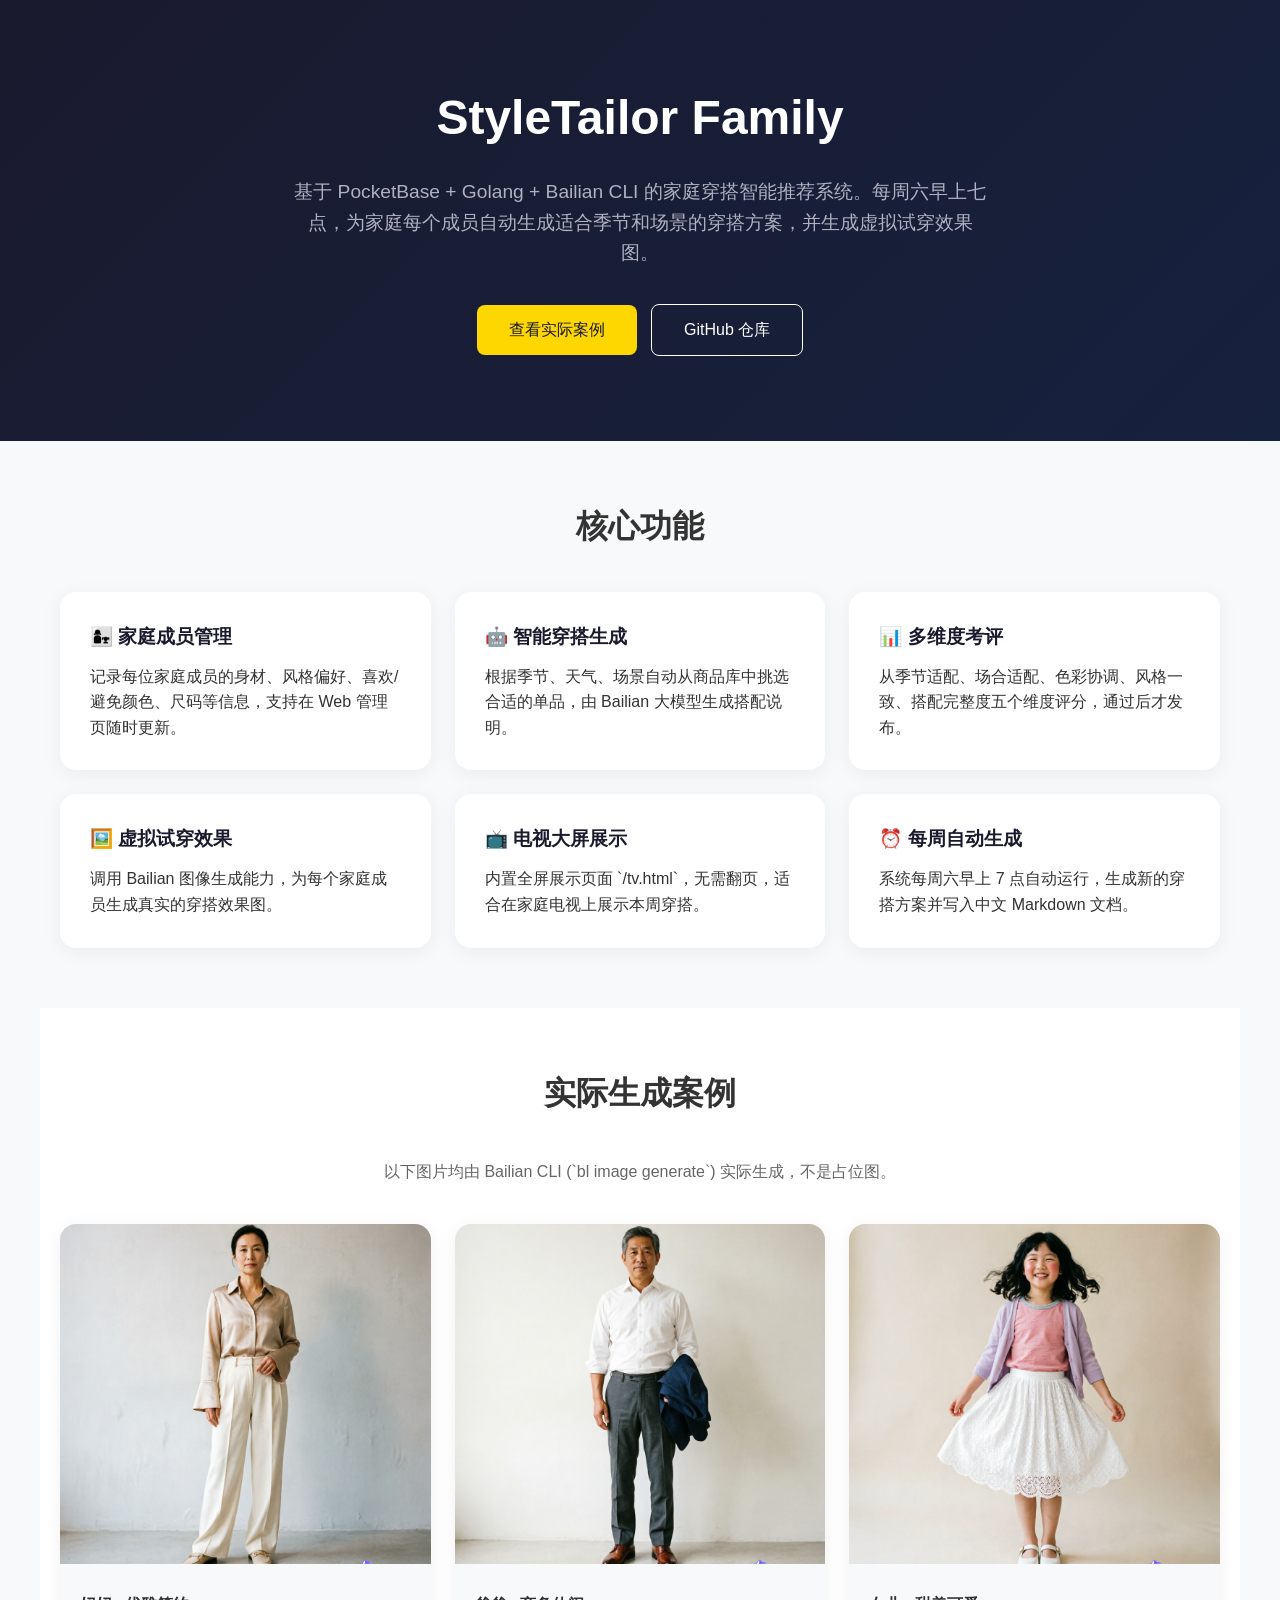
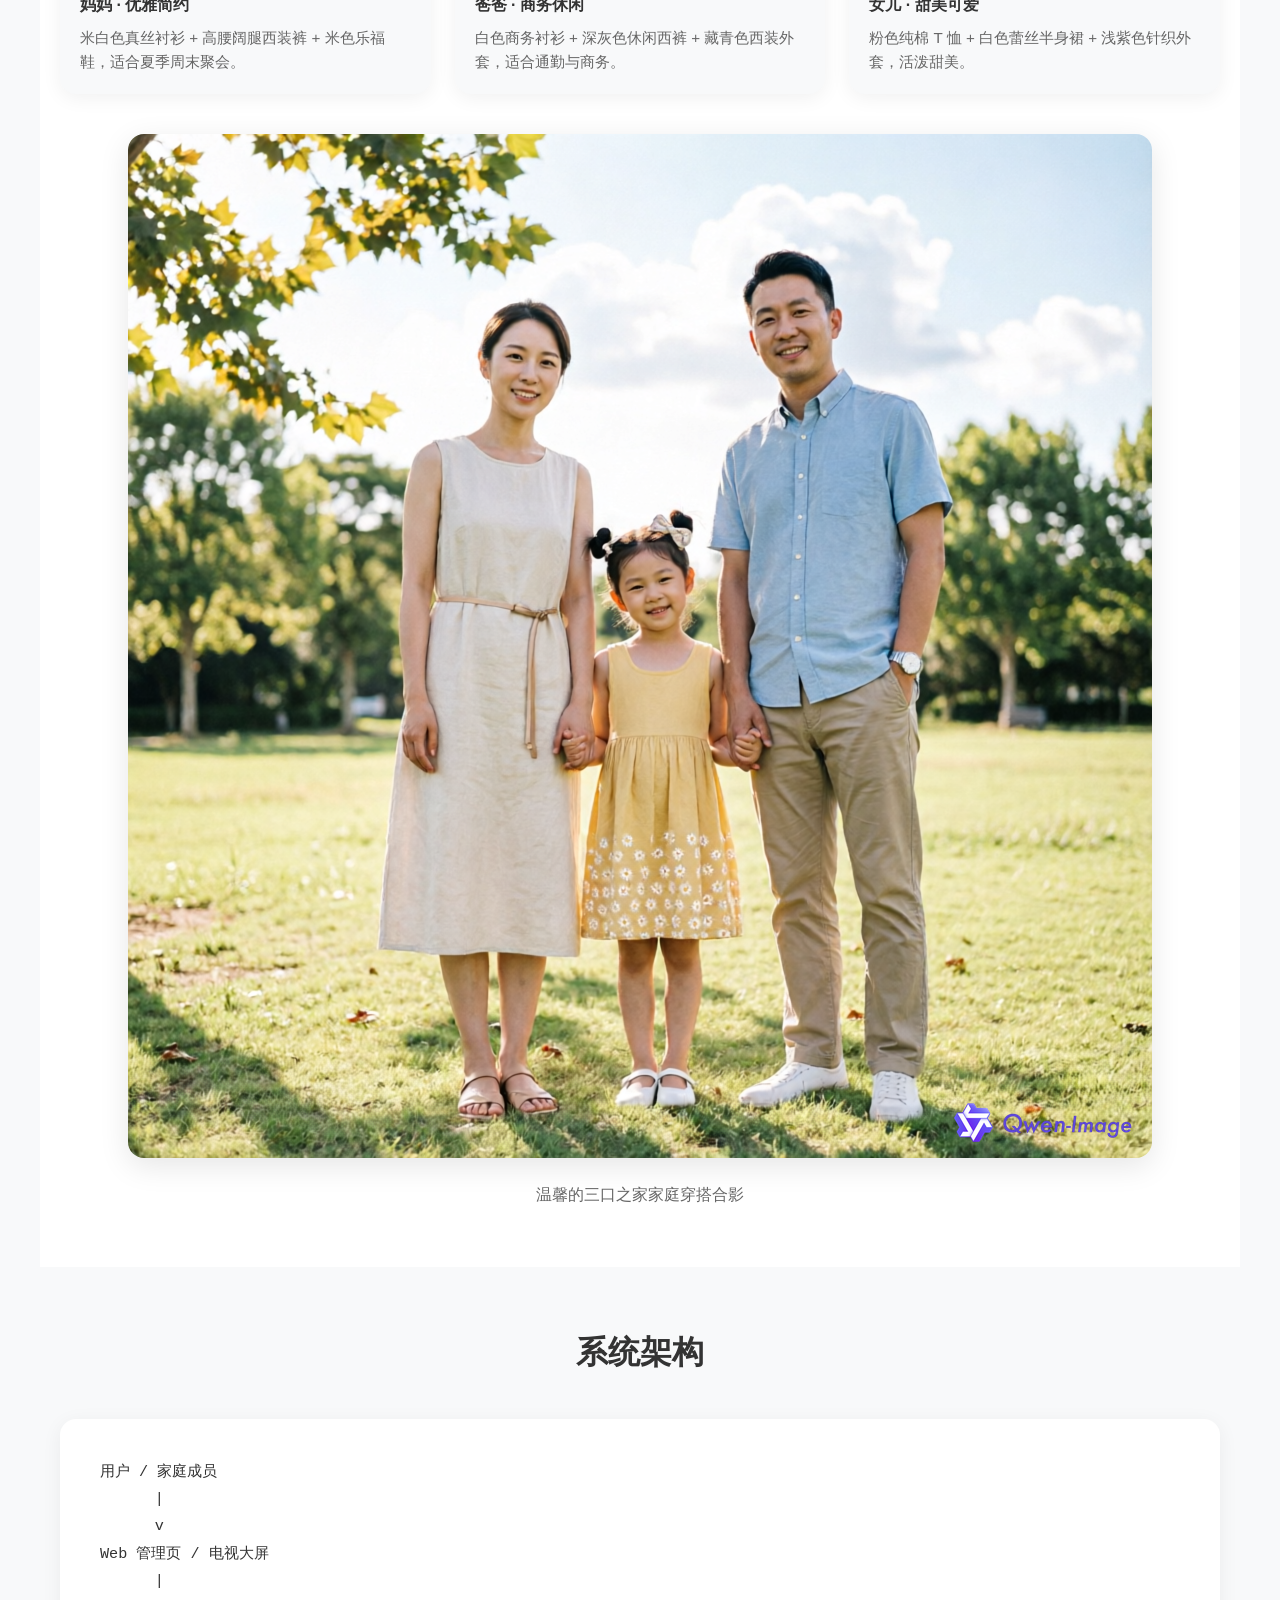
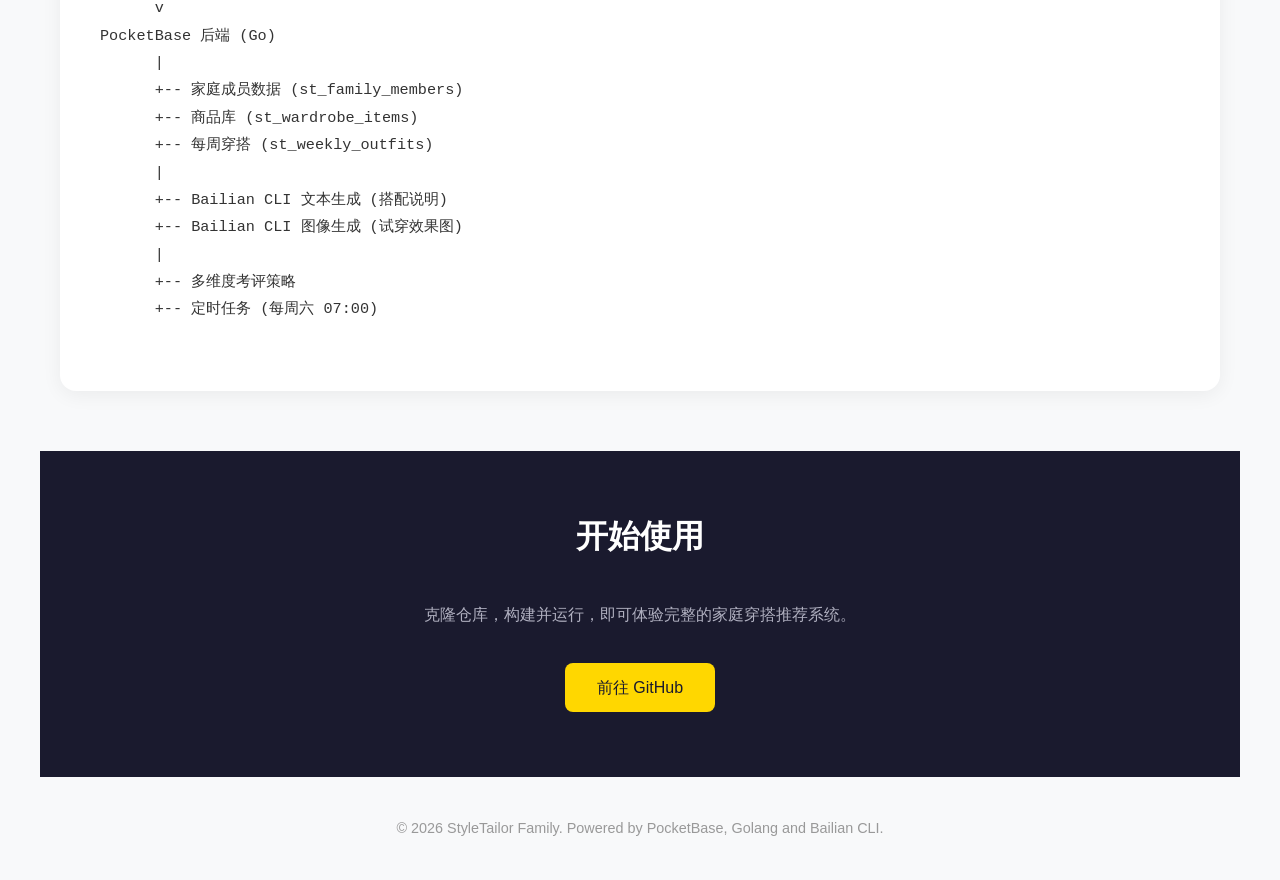
==== docs/index.html @ b95886ab "docs: add GitHub Pages site with real Bailian-generated outfit images - Generate real try-on images " ====
<!DOCTYPE html>
<html lang="zh-CN">
<head>
    <meta charset="UTF-8">
    <meta name="viewport" content="width=device-width, initial-scale=1.0">
    <title>StyleTailor Family - 家庭穿搭智能推荐</title>
    <style>
        * { margin: 0; padding: 0; box-sizing: border-box; }
        body { font-family: 'Microsoft YaHei', -apple-system, BlinkMacSystemFont, sans-serif; background: #f8f9fa; color: #333; line-height: 1.6; }
        .hero { background: linear-gradient(135deg, #1a1a2e 0%, #16213e 100%); color: #fff; padding: 80px 20px; text-align: center; }
        .hero h1 { font-size: 3rem; margin-bottom: 20px; }
        .hero p { font-size: 1.2rem; max-width: 700px; margin: 0 auto 30px; color: #b0b0c0; }
        .btn { display: inline-block; padding: 12px 32px; border-radius: 8px; text-decoration: none; font-weight: 500; margin: 5px; }
        .btn-primary { background: #ffd700; color: #1a1a2e; }
        .btn-secondary { background: transparent; color: #fff; border: 1px solid #fff; }
        .section { max-width: 1200px; margin: 0 auto; padding: 60px 20px; }
        .section h2 { font-size: 2rem; margin-bottom: 40px; text-align: center; }
        .features { display: grid; grid-template-columns: repeat(auto-fit, minmax(280px, 1fr)); gap: 24px; }
        .feature-card { background: #fff; padding: 30px; border-radius: 16px; box-shadow: 0 4px 20px rgba(0,0,0,0.06); }
        .feature-card h3 { margin-bottom: 12px; color: #1a1a2e; }
        .showcase { background: #fff; }
        .showcase-grid { display: grid; grid-template-columns: repeat(auto-fit, minmax(260px, 1fr)); gap: 24px; }
        .showcase-card { background: #f8f9fa; border-radius: 16px; overflow: hidden; box-shadow: 0 4px 20px rgba(0,0,0,0.06); }
        .showcase-card img { width: 100%; height: 340px; object-fit: cover; }
        .showcase-card .info { padding: 20px; }
        .showcase-card .info h4 { margin-bottom: 8px; }
        .showcase-card .info p { color: #666; font-size: 0.95rem; }
        .family-photo { text-align: center; margin-top: 40px; }
        .family-photo img { max-width: 100%; border-radius: 16px; box-shadow: 0 8px 30px rgba(0,0,0,0.1); }
        .cta { background: #1a1a2e; color: #fff; text-align: center; }
        .footer { text-align: center; padding: 40px 20px; color: #999; font-size: 0.9rem; }
    </style>
</head>
<body>
    <section class="hero">
        <h1>StyleTailor Family</h1>
        <p>基于 PocketBase + Golang + Bailian CLI 的家庭穿搭智能推荐系统。每周六早上七点，为家庭每个成员自动生成适合季节和场景的穿搭方案，并生成虚拟试穿效果图。</p>
        <a href="#showcase" class="btn btn-primary">查看实际案例</a>
        <a href="https://github.com/charlescui/styletailor-mcp" class="btn btn-secondary">GitHub 仓库</a>
    </section>

    <section class="section">
        <h2>核心功能</h2>
        <div class="features">
            <div class="feature-card">
                <h3>‍👩‍👧 家庭成员管理</h3>
                <p>记录每位家庭成员的身材、风格偏好、喜欢/避免颜色、尺码等信息，支持在 Web 管理页随时更新。</p>
            </div>
            <div class="feature-card">
                <h3>🤖 智能穿搭生成</h3>
                <p>根据季节、天气、场景自动从商品库中挑选合适的单品，由 Bailian 大模型生成搭配说明。</p>
            </div>
            <div class="feature-card">
                <h3>📊 多维度考评</h3>
                <p>从季节适配、场合适配、色彩协调、风格一致、搭配完整度五个维度评分，通过后才发布。</p>
            </div>
            <div class="feature-card">
                <h3>🖼️ 虚拟试穿效果</h3>
                <p>调用 Bailian 图像生成能力，为每个家庭成员生成真实的穿搭效果图。</p>
            </div>
            <div class="feature-card">
                <h3>📺 电视大屏展示</h3>
                <p>内置全屏展示页面 `/tv.html`，无需翻页，适合在家庭电视上展示本周穿搭。</p>
            </div>
            <div class="feature-card">
                <h3>⏰ 每周自动生成</h3>
                <p>系统每周六早上 7 点自动运行，生成新的穿搭方案并写入中文 Markdown 文档。</p>
            </div>
        </div>
    </section>

    <section class="section showcase" id="showcase">
        <h2>实际生成案例</h2>
        <p style="text-align:center; color:#666; margin-bottom:40px;">以下图片均由 Bailian CLI (`bl image generate`) 实际生成，不是占位图。</p>
        <div class="showcase-grid">
            <div class="showcase-card">
                <img src="images/mom.png" alt="妈妈穿搭">
                <div class="info">
                    <h4>妈妈 · 优雅简约</h4>
                    <p>米白色真丝衬衫 + 高腰阔腿西装裤 + 米色乐福鞋，适合夏季周末聚会。</p>
                </div>
            </div>
            <div class="showcase-card">
                <img src="images/dad.png" alt="爸爸穿搭">
                <div class="info">
                    <h4>爸爸 · 商务休闲</h4>
                    <p>白色商务衬衫 + 深灰色休闲西裤 + 藏青色西装外套，适合通勤与商务。</p>
                </div>
            </div>
            <div class="showcase-card">
                <img src="images/daughter.png" alt="女儿穿搭">
                <div class="info">
                    <h4>女儿 · 甜美可爱</h4>
                    <p>粉色纯棉 T 恤 + 白色蕾丝半身裙 + 浅紫色针织外套，活泼甜美。</p>
                </div>
            </div>
        </div>
        <div class="family-photo">
            <img src="images/family.png" alt="全家福穿搭">
            <p style="margin-top:16px; color:#666;">温馨的三口之家家庭穿搭合影</p>
        </div>
    </section>

    <section class="section">
        <h2>系统架构</h2>
        <div style="background:#fff; padding:40px; border-radius:16px; box-shadow: 0 4px 20px rgba(0,0,0,0.06);">
            <pre style="overflow-x:auto; font-size:0.95rem; line-height:1.8;">
用户 / 家庭成员
      |
      v
Web 管理页 / 电视大屏
      |
      v
PocketBase 后端 (Go)
      |
      +-- 家庭成员数据 (st_family_members)
      +-- 商品库 (st_wardrobe_items)
      +-- 每周穿搭 (st_weekly_outfits)
      |
      +-- Bailian CLI 文本生成 (搭配说明)
      +-- Bailian CLI 图像生成 (试穿效果图)
      |
      +-- 多维度考评策略
      +-- 定时任务 (每周六 07:00)
            </pre>
        </div>
    </section>

    <section class="section cta">
        <h2>开始使用</h2>
        <p style="max-width:600px; margin:0 auto 30px; color:#b0b0c0;">克隆仓库，构建并运行，即可体验完整的家庭穿搭推荐系统。</p>
        <a href="https://github.com/charlescui/styletailor-mcp" class="btn btn-primary">前往 GitHub</a>
    </section>

    <div class="footer">
        <p>© 2026 StyleTailor Family. Powered by PocketBase, Golang and Bailian CLI.</p>
    </div>
</body>
</html>
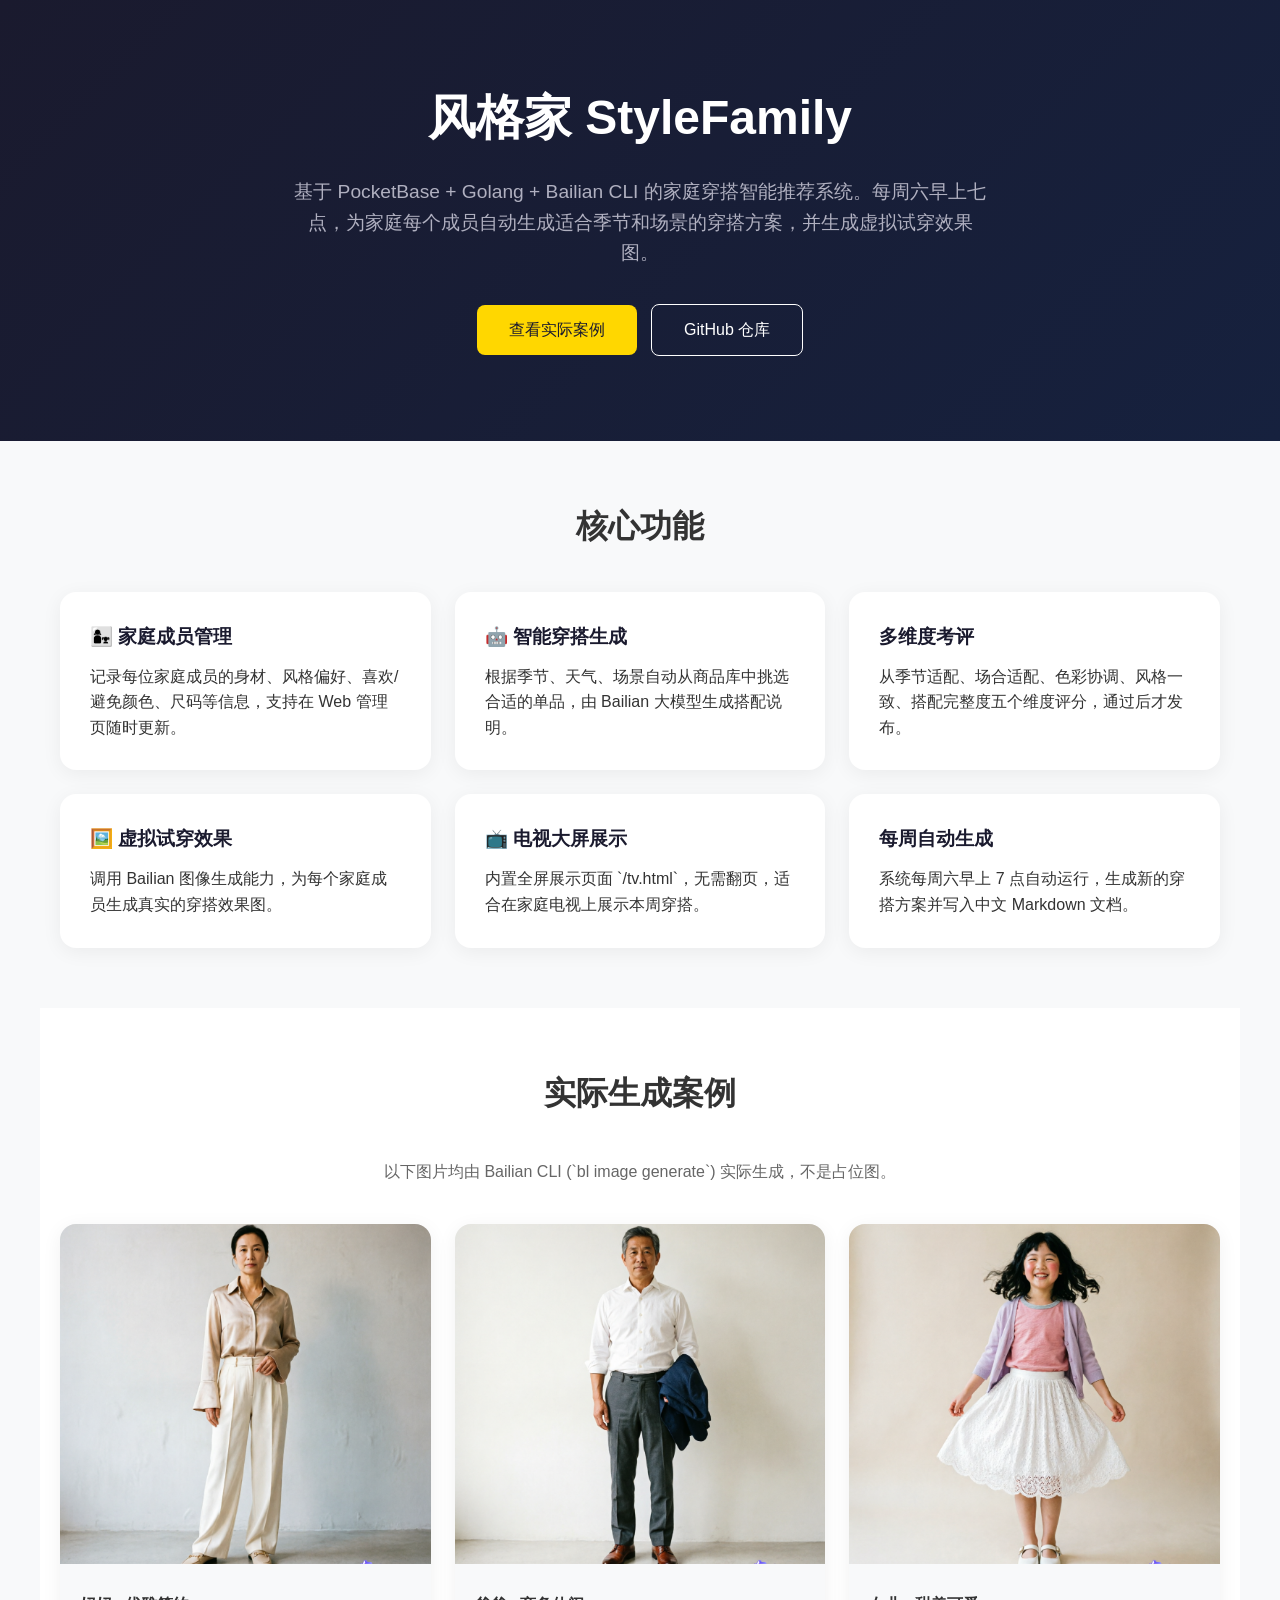
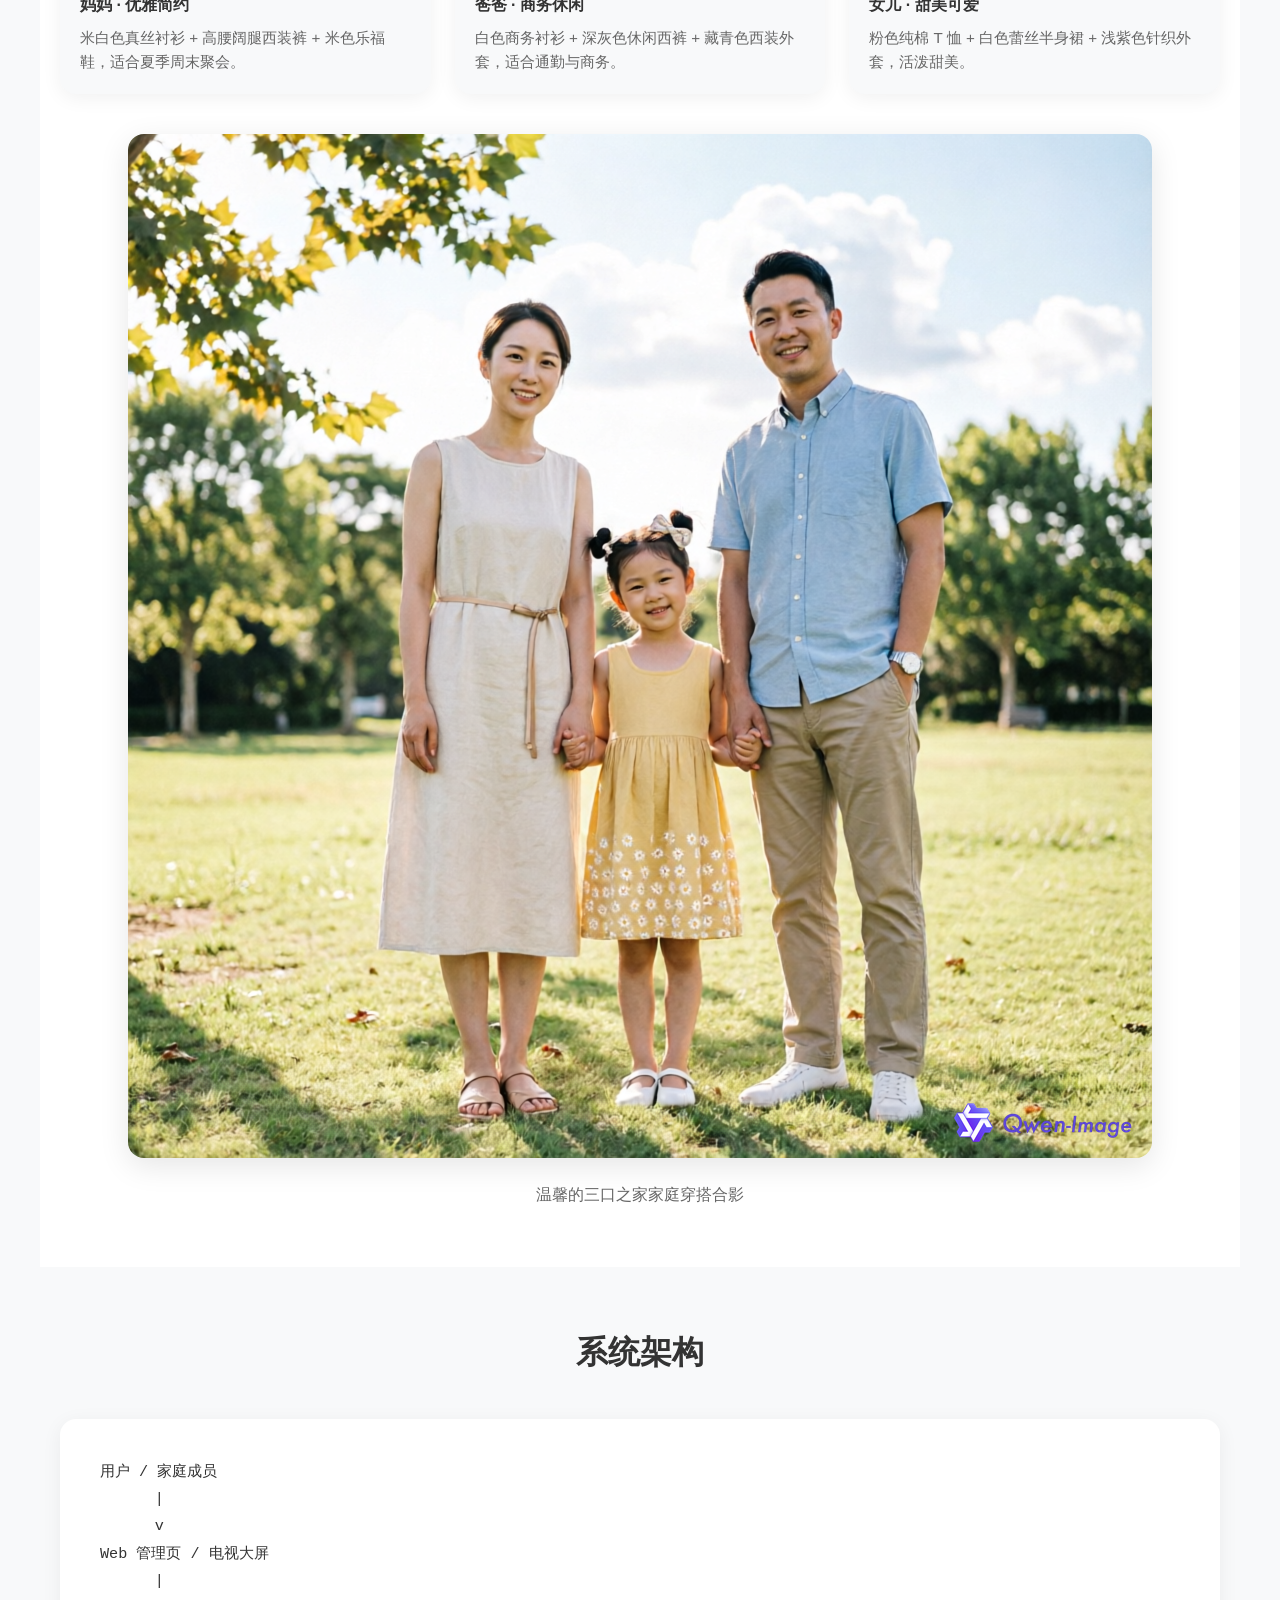
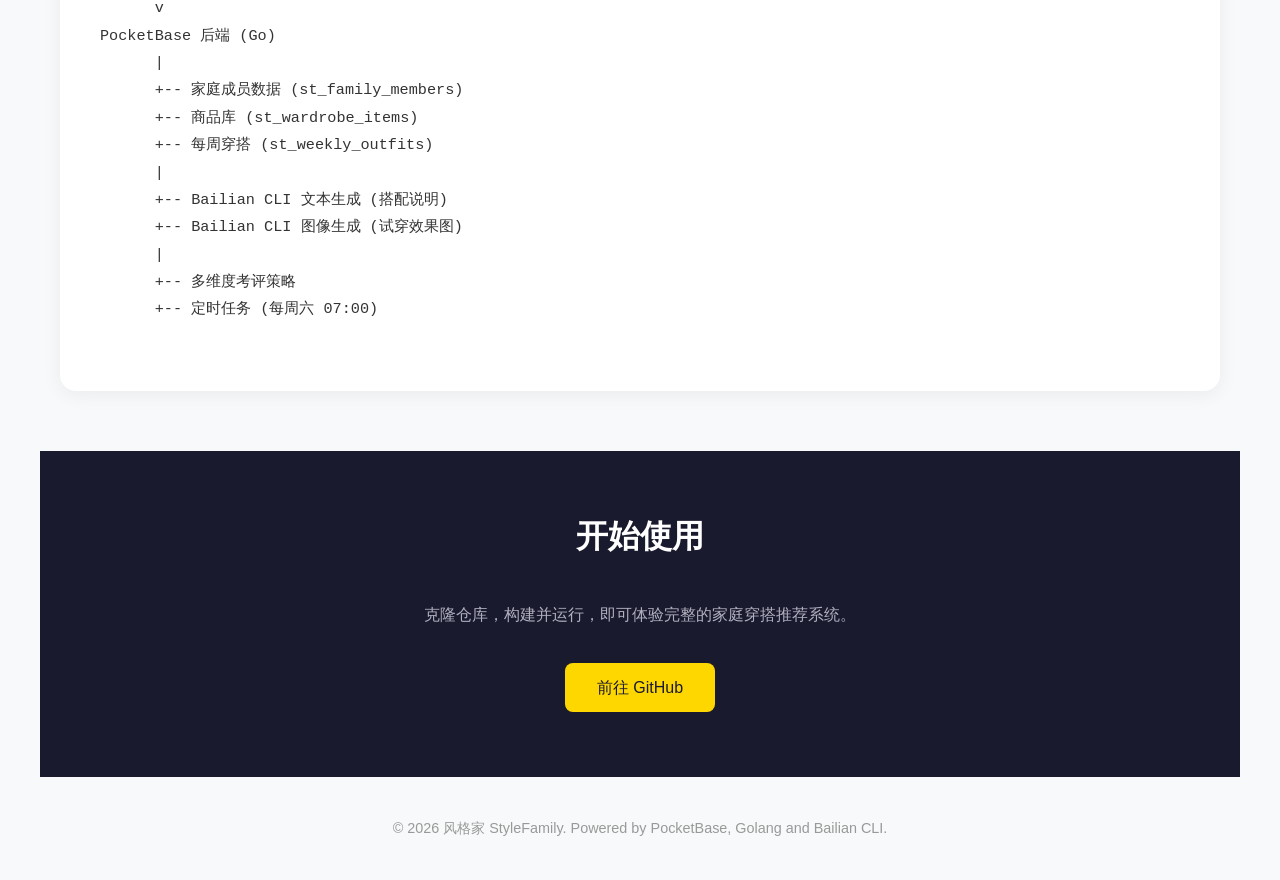
==== commit 483c622d: "refactor: rename project to stylefamily (风格家) - Rename Go package path from styletailor to stylefami" ====
--- a/docs/index.html
+++ b/docs/index.html
@@ -3,7 +3,7 @@
 <head>
     <meta charset="UTF-8">
     <meta name="viewport" content="width=device-width, initial-scale=1.0">
-    <title>StyleTailor Family - 家庭穿搭智能推荐</title>
+    <title>风格家 StyleFamily - 家庭穿搭智能推荐</title>
     <style>
         * { margin: 0; padding: 0; box-sizing: border-box; }
         body { font-family: 'Microsoft YaHei', -apple-system, BlinkMacSystemFont, sans-serif; background: #f8f9fa; color: #333; line-height: 1.6; }
@@ -33,10 +33,10 @@
 </head>
 <body>
     <section class="hero">
-        <h1>StyleTailor Family</h1>
+        <h1>风格家 StyleFamily</h1>
         <p>基于 PocketBase + Golang + Bailian CLI 的家庭穿搭智能推荐系统。每周六早上七点，为家庭每个成员自动生成适合季节和场景的穿搭方案，并生成虚拟试穿效果图。</p>
         <a href="#showcase" class="btn btn-primary">查看实际案例</a>
-        <a href="https://github.com/charlescui/styletailor-mcp" class="btn btn-secondary">GitHub 仓库</a>
+        <a href="https://github.com/charlescui/stylefamily" class="btn btn-secondary">GitHub 仓库</a>
     </section>
 
     <section class="section">
@@ -51,7 +51,7 @@
                 <p>根据季节、天气、场景自动从商品库中挑选合适的单品，由 Bailian 大模型生成搭配说明。</p>
             </div>
             <div class="feature-card">
-                <h3>📊 多维度考评</h3>
+                <h3> 多维度考评</h3>
                 <p>从季节适配、场合适配、色彩协调、风格一致、搭配完整度五个维度评分，通过后才发布。</p>
             </div>
             <div class="feature-card">
@@ -63,7 +63,7 @@
                 <p>内置全屏展示页面 `/tv.html`，无需翻页，适合在家庭电视上展示本周穿搭。</p>
             </div>
             <div class="feature-card">
-                <h3>⏰ 每周自动生成</h3>
+                <h3> 每周自动生成</h3>
                 <p>系统每周六早上 7 点自动运行，生成新的穿搭方案并写入中文 Markdown 文档。</p>
             </div>
         </div>
@@ -129,11 +129,11 @@
     <section class="section cta">
         <h2>开始使用</h2>
         <p style="max-width:600px; margin:0 auto 30px; color:#b0b0c0;">克隆仓库，构建并运行，即可体验完整的家庭穿搭推荐系统。</p>
-        <a href="https://github.com/charlescui/styletailor-mcp" class="btn btn-primary">前往 GitHub</a>
+        <a href="https://github.com/charlescui/stylefamily" class="btn btn-primary">前往 GitHub</a>
     </section>
 
     <div class="footer">
-        <p>© 2026 StyleTailor Family. Powered by PocketBase, Golang and Bailian CLI.</p>
+        <p>© 2026 风格家 StyleFamily. Powered by PocketBase, Golang and Bailian CLI.</p>
     </div>
 </body>
 </html>
